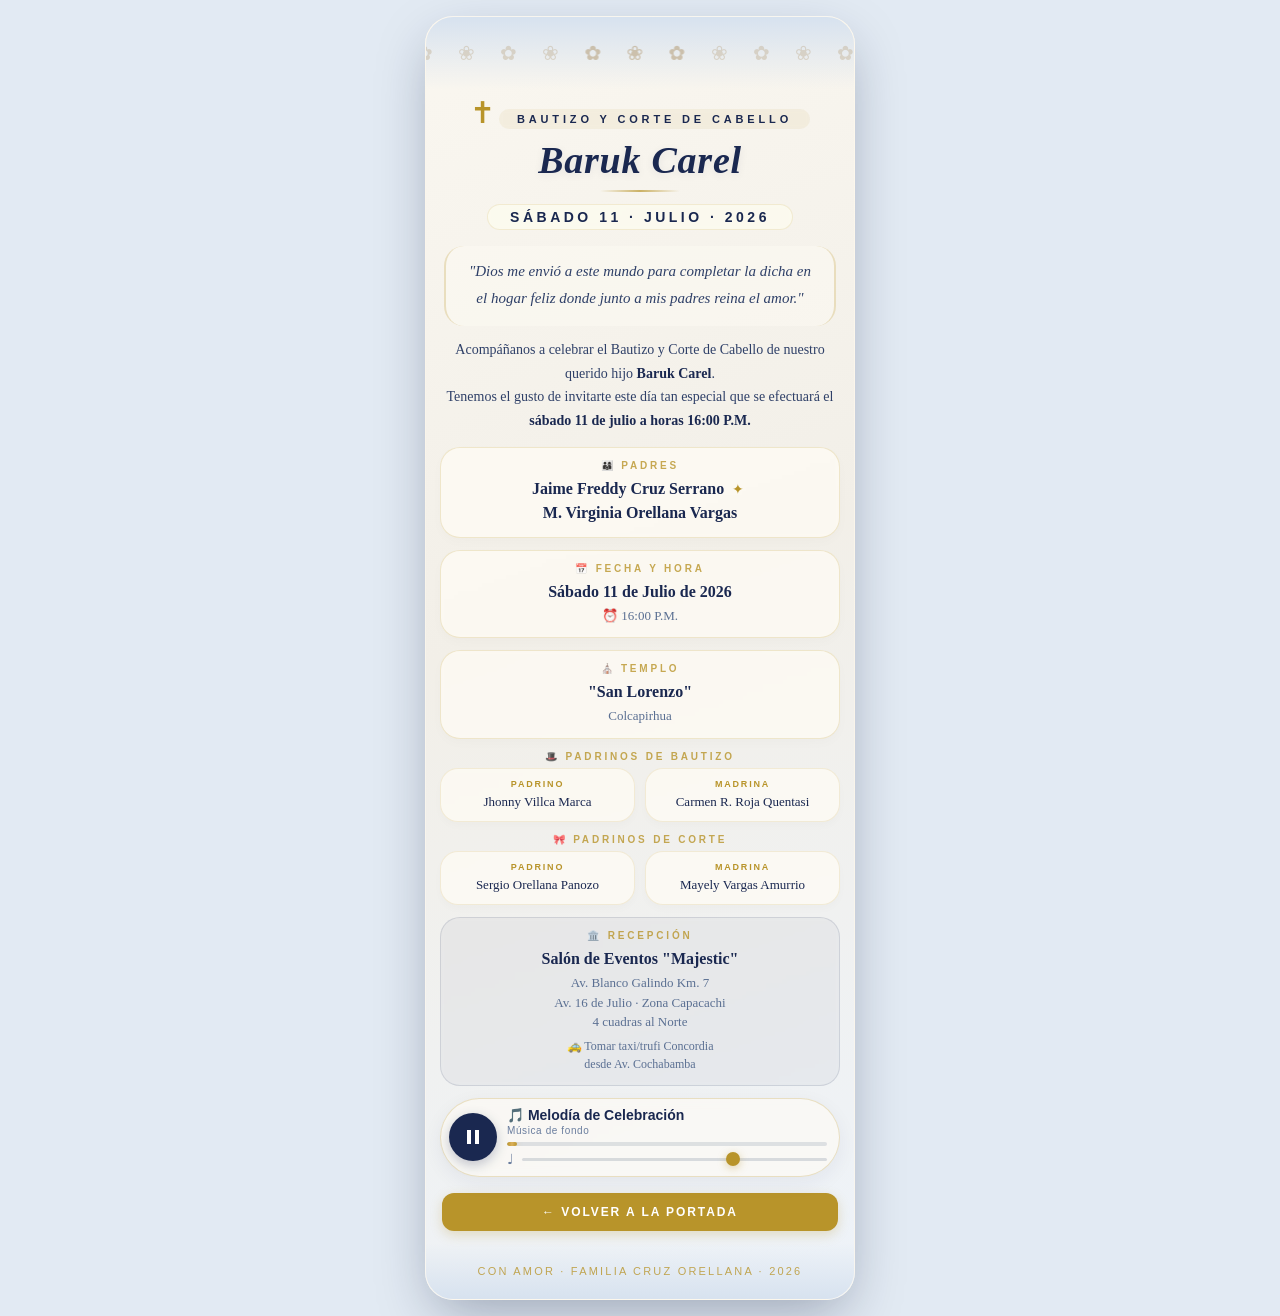
==== invitacion_baruk.html @ d9c0c141 "Initial commit" ====
<!DOCTYPE html>
<html lang="es">
<head>
  <meta charset="UTF-8">
  <meta name="viewport" content="width=device-width, initial-scale=1.0, maximum-scale=1.0">
  <title>Bautizo · Baruk Carel</title>
  <link rel="stylesheet" href="invitacion_baruk.css">
</head>
<body>
<div class="wrap">

  <!-- INVITACIÓN -->
  <div id="inv">
    <div class="floral-header"></div>

    <div class="inv-head">
      <span class="cross">✝</span>
      <div class="ev-title">Bautizo y Corte de Cabello</div>
      <div class="baby-name">Baruk Carel</div>
      <div class="gold-line"></div>
      <div class="date-txt">Sábado 11 · Julio · 2026</div>
    </div>

    <div class="poem">
      "Dios me envió a este mundo para completar la dicha en el hogar feliz donde junto a mis padres reina el amor."
    </div>

    <p class="invite-text">
      Acompáñanos a celebrar el Bautizo y Corte de Cabello de nuestro querido hijo <strong>Baruk Carel</strong>.<br>
      Tenemos el gusto de invitarte este día tan especial que se efectuará el <strong>sábado 11 de julio a horas 16:00 P.M.</strong>
    </p>

    <div class="card">
      <div class="card-label">👨‍👩‍👦 Padres</div>
      <div class="card-val">
        <strong>Jaime Freddy Cruz Serrano</strong>
        <span style="color:#b8942a;font-size:14px;margin:0 4px;">✦</span>
        <strong>M. Virginia Orellana Vargas</strong>
      </div>
    </div>

    <div class="card">
      <div class="card-label">📅 Fecha y Hora</div>
      <div class="card-val">
        <strong>Sábado 11 de Julio de 2026</strong>
        <span class="sub">⏰ 16:00 P.M.</span>
      </div>
    </div>

    <div class="card">
      <div class="card-label">⛪ Templo</div>
      <div class="card-val">
        <strong>"San Lorenzo"</strong>
        <span class="sub">Colcapirhua</span>
      </div>
    </div>

    <div class="card-label" style="margin:4px 14px 6px; font-size:10px; letter-spacing:0.28em; text-transform:uppercase; color:#b8942a; font-weight:700; text-align:center; font-family:'Arial',sans-serif;">🎩 Padrinos de Bautizo</div>
    <div class="pad-grid">
      <div class="pad-card"><span class="pad-type">Padrino</span><div class="pad-name">Jhonny Villca Marca</div></div>
      <div class="pad-card"><span class="pad-type">Madrina</span><div class="pad-name">Carmen R. Roja Quentasi</div></div>
    </div>

    <div class="card-label" style="margin:4px 14px 6px; font-size:10px; letter-spacing:0.28em; text-transform:uppercase; color:#b8942a; font-weight:700; text-align:center; font-family:'Arial',sans-serif;">🎀 Padrinos de Corte</div>
    <div class="pad-grid">
      <div class="pad-card"><span class="pad-type">Padrino</span><div class="pad-name">Sergio Orellana Panozo</div></div>
      <div class="pad-card"><span class="pad-type">Madrina</span><div class="pad-name">Mayely Vargas Amurrio</div></div>
    </div>

    <div class="reception">
      <div class="card-label" style="color:#b8942a;margin-bottom:6px;">🏛️ Recepción</div>
      <div class="card-val">
        <strong>Salón de Eventos "Majestic"</strong>
        <span class="sub">Av. Blanco Galindo Km. 7<br>Av. 16 de Julio · Zona Capacachi<br>4 cuadras al Norte</span>
        <span class="sub" style="margin-top:5px;font-size:12px;">🚕 Tomar taxi/trufi Concordia<br>desde Av. Cochabamba</span>
      </div>
    </div>

    <div class="player">
      <button class="play-btn" id="playBtn" onclick="togglePlay()" aria-label="Reproducir música">
        <svg id="playIco" viewBox="0 0 24 24"><path d="M8 5v14l11-7z"/></svg>
      </button>
      <div class="mus-info">
        <div class="mus-title">🎵 Melodía de Celebración</div>
        <div class="mus-sub">Música de fondo</div>
        <div class="prog-bar"><div class="prog-fill" id="progFill"></div></div>
        <div class="vol-row">
          <span class="vol-ico">♩</span>
          <input type="range" class="vol" min="0" max="1" step="0.05" value="0.7" id="volSlider" oninput="setVol(this.value)">
        </div>
      </div>
    </div>

    <button class="back-btn" onclick="window.location.href='portada_baruk.html'">← Volver a la Portada</button>

    <div class="floral-foot">
      <div class="foot-txt">Con amor · Familia Cruz Orellana · 2026</div>
    </div>
  </div>
</div>

<script>
  let ctx, gainNode, playing = false;
  let loopPlaying = false;
  let melodyTimeout = null;
  let harmonyTimeout = null;
  let progInterval = null;
  let progStart = 0;
  let activeNodes = [];

  // Melodía principal
  const melody = [
    [523.25, 0.3], [587.33, 0.3], [659.25, 0.3], [783.99, 0.3],
    [880.00, 0.5], [783.99, 0.3], [659.25, 0.3], [587.33, 0.3],
    [523.25, 0.8], [0, 0.3],
    [659.25, 0.3], [783.99, 0.3], [880.00, 0.3], [987.77, 0.3],
    [880.00, 0.5], [783.99, 0.3], [659.25, 0.3], [587.33, 0.3],
    [523.25, 0.8], [0, 0.3],
    [587.33, 0.3], [659.25, 0.3], [783.99, 0.3], [880.00, 0.3],
    [987.77, 0.5], [880.00, 0.3], [783.99, 0.3], [659.25, 0.3],
    [587.33, 0.8], [0, 0.3],
    [659.25, 0.3], [783.99, 0.3], [880.00, 0.3], [987.77, 0.3],
    [1174.66, 0.6], [987.77, 0.3], [880.00, 0.3], [783.99, 0.3],
    [659.25, 1.0]
  ];

  // Armonía
  const harmony = [
    [261.63, 3.5], [329.63, 3.5], [392.00, 3.5], [523.25, 3.5],
    [261.63, 3.5], [329.63, 3.5], [392.00, 3.5], [523.25, 3.5],
    [293.66, 3.5], [369.99, 3.5], [440.00, 3.5], [587.33, 3.5]
  ];

  const MELODY_TOTAL = melody.reduce((s, n) => s + n[1], 0);
  const HARMONY_TOTAL = harmony.reduce((s, n) => s + n[1], 0);

  function initAudio() {
    if (ctx) return;
    ctx = new (window.AudioContext || window.webkitAudioContext)();
    gainNode = ctx.createGain();
    gainNode.gain.value = 0.7;
    gainNode.connect(ctx.destination);
  }

  function playMelody() {
    if (!ctx || !loopPlaying) return;
    const t = ctx.currentTime;
    let delayAcc = 0;
    for (let i = 0; i < melody.length; i++) {
      const freq = melody[i][0];
      const dur = melody[i][1];
      const startAt = t + delayAcc;
      if (freq > 0) {
        const osc = ctx.createOscillator();
        const env = ctx.createGain();
        osc.type = 'sine';
        osc.frequency.value = freq;
        env.gain.setValueAtTime(0, startAt);
        env.gain.linearRampToValueAtTime(0.35, startAt + 0.04);
        env.gain.linearRampToValueAtTime(0.25, startAt + dur * 0.4);
        env.gain.linearRampToValueAtTime(0, startAt + dur - 0.03);
        osc.connect(env);
        env.connect(gainNode);
        osc.start(startAt);
        osc.stop(startAt + dur);
        activeNodes.push({osc, env});
      }
      delayAcc += dur;
    }
    melodyTimeout = setTimeout(() => { 
      if (loopPlaying) playMelody(); 
    }, MELODY_TOTAL * 1000);
  }

  function playHarmony() {
    if (!ctx || !loopPlaying) return;
    const t = ctx.currentTime;
    let offset = 0;
    for (let i = 0; i < harmony.length; i++) {
      const osc = ctx.createOscillator();
      const env = ctx.createGain();
      osc.type = 'triangle';
      osc.frequency.value = harmony[i][0];
      const startAt = t + offset;
      env.gain.setValueAtTime(0, startAt);
      env.gain.linearRampToValueAtTime(0.12, startAt + 0.1);
      env.gain.linearRampToValueAtTime(0.08, startAt + harmony[i][1] - 0.1);
      env.gain.linearRampToValueAtTime(0, startAt + harmony[i][1]);
      osc.connect(env);
      env.connect(gainNode);
      osc.start(startAt);
      osc.stop(startAt + harmony[i][1]);
      activeNodes.push({osc, env});
      offset += harmony[i][1];
    }
    harmonyTimeout = setTimeout(() => { 
      if (loopPlaying) playHarmony(); 
    }, HARMONY_TOTAL * 1000);
  }

  function startMusic() {
    initAudio();
    loopPlaying = true;
    activeNodes = [];
    playMelody();
    playHarmony();
    startProgress();
  }

  function stopMusic() {
    loopPlaying = false;
    if (melodyTimeout) {
      clearTimeout(melodyTimeout);
      melodyTimeout = null;
    }
    if (harmonyTimeout) {
      clearTimeout(harmonyTimeout);
      harmonyTimeout = null;
    }
    activeNodes.forEach(node => {
      try {
        node.osc.stop();
        node.osc.disconnect();
        node.env.disconnect();
      } catch(e) {}
    });
    activeNodes = [];
    stopProgress();
  }

  function startProgress() {
    progStart = Date.now();
    clearInterval(progInterval);
    progInterval = setInterval(() => {
      const elapsed = (Date.now() - progStart) % (MELODY_TOTAL * 1000);
      document.getElementById('progFill').style.width = (elapsed / (MELODY_TOTAL * 1000) * 100) + '%';
    }, 150);
  }

  function stopProgress() {
    clearInterval(progInterval);
    document.getElementById('progFill').style.width = '0%';
  }

  function togglePlay() {
    if (playing) {
      playing = false;
      stopMusic();
      document.getElementById('playIco').innerHTML = '<path d="M8 5v14l11-7z"/>';
    } else {
      playing = true;
      startMusic();
      document.getElementById('playIco').innerHTML = '<path d="M6 19h4V5H6v14zm8-14v14h4V5h-4z"/>';
      spawnNotes();
    }
  }

  function setVol(v) {
    if (gainNode) gainNode.gain.value = parseFloat(v) * 1.6;
  }

  function openInv() {
    const cover = document.getElementById('cover');
    const inv = document.getElementById('inv');
    cover.style.opacity = '0';
    cover.style.transition = 'opacity 0.5s, transform 0.6s cubic-bezier(0.34, 1.2, 0.64, 1)';
    cover.style.transform = 'scale(0.92)';
    setTimeout(() => {
      cover.style.display = 'none';
      inv.style.display = 'block';
      spawnNotes();
      setTimeout(() => {
        playing = true;
        startMusic();
        document.getElementById('playIco').innerHTML = '<path d="M6 19h4V5H6v14zm8-14v14h4V5h-4z"/>';
      }, 600);
    }, 500);
  }

  function spawnNotes() {
    const symbols = ['♩', '♪', '♫', '♬', '✦', '✧', '✨', '✿', '❀'];
    for (let i = 0; i < 8; i++) {
      setTimeout(() => {
        const el = document.createElement('span');
        el.className = 'note';
        el.textContent = symbols[Math.floor(Math.random() * symbols.length)];
        el.style.left = (15 + Math.random() * 70) + '%';
        el.style.top = (20 + Math.random() * 60) + '%';
        const colors = ['#b8942a', '#1a2850', '#7a9ac8', '#c8a040', '#d4b68a'];
        el.style.color = colors[Math.floor(Math.random() * colors.length)];
        el.style.animationDuration = (3.0 + Math.random() * 2.0) + 's';
        el.style.fontSize = (20 + Math.random() * 18) + 'px';
        document.body.appendChild(el);
        setTimeout(() => el.remove(), 5000);
      }, i * 160);
    }
  }

  // Iniciar música automáticamente cuando se carga la invitación
  window.addEventListener('load', () => {
    setTimeout(() => {
      playing = true;
      spawnNotes();
      startMusic();
      document.getElementById('playIco').innerHTML = '<path d="M6 19h4V5H6v14zm8-14v14h4V5h-4z"/>';
    }, 800);
  });
</script>
</body>
</html>
---- invitacion_baruk.css ----
* {
  box-sizing: border-box;
  margin: 0;
  padding: 0;
}

body {
  background: #e2eaf3;
  font-family: 'Georgia', 'Times New Roman', serif;
  min-height: 100vh;
  display: flex;
  align-items: center;
  justify-content: center;
  padding: 16px 8px;
  margin: 0;
}

.wrap {
  width: 100%;
  max-width: 430px;
  margin: 0 auto;
  position: relative;
}

#cover {
  cursor: pointer;
  position: relative;
  border-radius: 28px;
  overflow: hidden;
  box-shadow: 0 16px 48px -8px rgba(18, 30, 60, 0.30);
  transition: transform 0.4s cubic-bezier(0.34, 1.56, 0.64, 1), box-shadow 0.4s ease;
  background: #f9f6f0;
  transform: scale(1);
}

#cover:hover {
  transform: scale(1.01);
  box-shadow: 0 20px 56px -6px rgba(26, 40, 80, 0.40);
}

#cover img {
  width: 100%;
  display: block;
  transition: filter 0.3s;
}

.cover-tap {
  text-align: center;
  padding: 14px 10px;
  background: rgba(255, 248, 240, 0.75);
  backdrop-filter: blur(2px);
  font-size: 13px;
  letter-spacing: 0.28em;
  color: #3e4f74;
  text-transform: uppercase;
  font-weight: 400;
  animation: pulseTap 2.2s infinite;
  border-top: 1px solid rgba(184, 148, 42, 0.15);
}

@keyframes pulseTap {
  0%, 100% { opacity: 0.7; letter-spacing: 0.28em; }
  50% { opacity: 1; letter-spacing: 0.38em; }
}

#inv {
  background: linear-gradient(160deg, #faf7f0 0%, #f2efe8 45%, #eef3f9 100%);
  border-radius: 28px;
  overflow: hidden;
  box-shadow: 0 20px 56px -10px rgba(18, 30, 60, 0.35);
  animation: slideUp 0.7s cubic-bezier(0.22, 1, 0.36, 1);
  backdrop-filter: blur(2px);
  border: 1px solid rgba(255, 248, 235, 0.6);
  padding: 0 0 0 0;
}

@keyframes slideUp {
  0% { opacity: 0; transform: translateY(40px) scale(0.96); }
  100% { opacity: 1; transform: translateY(0) scale(1); }
}

.floral-header {
  width: 100%;
  height: 72px;
  background: linear-gradient(180deg, #d7e2ef 0%, transparent 100%);
  position: relative;
  overflow: hidden;
  display: flex;
  align-items: center;
  justify-content: center;
}

.floral-header::before,
.floral-header::after {
  content: '✿ ❀ ✿ ❀ ✿ ❀ ✿';
  position: absolute;
  font-size: 20px;
  color: #b7a07c;
  opacity: 0.35;
  letter-spacing: 10px;
  white-space: nowrap;
}

.floral-header::before {
  left: -10px;
  animation: driftFloral 14s infinite linear;
}
.floral-header::after {
  right: -10px;
  animation: driftFloral 18s infinite linear reverse;
}

@keyframes driftFloral {
  0% { transform: translateX(0); }
  100% { transform: translateX(-40px); }
}

.inv-head {
  text-align: center;
  padding: 6px 20px 10px;
  position: relative;
}

.cross {
  font-size: 30px;
  color: #b8942a;
  display: inline-block;
  margin-bottom: 2px;
  animation: glowCross 3s infinite;
}

@keyframes glowCross {
  0%, 100% { text-shadow: 0 0 4px rgba(184, 148, 42, 0.3); }
  50% { text-shadow: 0 0 16px rgba(184, 148, 42, 0.6); }
}

.ev-title {
  font-size: 11px;
  letter-spacing: 0.35em;
  color: #1a2850;
  text-transform: uppercase;
  font-family: 'Arial', sans-serif;
  font-weight: 600;
  background: rgba(184, 148, 42, 0.08);
  display: inline-block;
  padding: 4px 18px;
  border-radius: 40px;
  backdrop-filter: blur(2px);
}

.baby-name {
  font-size: 38px;
  font-style: italic;
  color: #1a2850;
  line-height: 1.1;
  margin: 8px 0 4px;
  letter-spacing: 0.02em;
  font-weight: 600;
  text-shadow: 0 2px 8px rgba(26, 40, 80, 0.08);
}

.gold-line {
  width: 80px;
  height: 2px;
  background: linear-gradient(90deg, transparent, #b8942a, transparent);
  margin: 8px auto 12px;
  border-radius: 4px;
  opacity: 0.7;
}

.date-txt {
  font-size: 14px;
  letter-spacing: 0.25em;
  color: #1a2850;
  font-weight: 600;
  text-transform: uppercase;
  font-family: 'Arial', sans-serif;
  background: rgba(255, 255, 240, 0.5);
  display: inline-block;
  padding: 4px 22px;
  border-radius: 60px;
  backdrop-filter: blur(2px);
  border: 1px solid rgba(184, 148, 42, 0.15);
}

.poem {
  font-style: italic;
  font-size: 15px;
  color: #2f4068;
  line-height: 1.8;
  text-align: center;
  padding: 12px 20px 14px;
  border-left: 2px solid rgba(184, 148, 42, 0.25);
  border-right: 2px solid rgba(184, 148, 42, 0.25);
  margin: 6px 18px 12px;
  background: rgba(255, 252, 245, 0.4);
  border-radius: 20px;
}

.invite-text {
  font-size: 14px;
  color: #2f4068;
  line-height: 1.7;
  text-align: center;
  padding: 0 18px 14px;
  font-weight: 400;
}

.invite-text strong {
  color: #1a2850;
  font-weight: 600;
}

.card {
  background: rgba(255, 252, 245, 0.7);
  backdrop-filter: blur(2px);
  border: 1px solid rgba(184, 148, 42, 0.2);
  border-radius: 20px;
  margin: 0 14px 12px;
  padding: 12px 16px;
  transition: transform 0.2s, box-shadow 0.3s;
  box-shadow: 0 4px 12px rgba(0,0,0,0.02);
}

.card:hover {
  transform: translateY(-2px);
  box-shadow: 0 8px 20px rgba(26, 40, 80, 0.08);
}

.card-label {
  font-size: 10px;
  letter-spacing: 0.28em;
  text-transform: uppercase;
  color: #b8942a;
  font-weight: 700;
  margin-bottom: 6px;
  text-align: center;
  font-family: 'Arial', sans-serif;
  opacity: 0.8;
}

.card-val {
  font-size: 15px;
  color: #1a2850;
  line-height: 1.5;
  text-align: center;
}

.card-val strong {
  display: inline-block;
  font-size: 16px;
  font-weight: 600;
}

.card-val .sub {
  font-size: 13px;
  color: #5a6f92;
  display: block;
  margin-top: 2px;
  font-weight: 400;
}

.pad-grid {
  display: grid;
  grid-template-columns: 1fr 1fr;
  gap: 10px;
  margin: 0 14px 12px;
}

.pad-card {
  background: rgba(255, 252, 245, 0.7);
  backdrop-filter: blur(2px);
  border: 1px solid rgba(184, 148, 42, 0.15);
  border-radius: 18px;
  padding: 10px 6px;
  text-align: center;
  transition: all 0.2s;
  box-shadow: 0 4px 8px rgba(0,0,0,0.02);
}

.pad-card:hover {
  transform: scale(1.02);
  background: rgba(255, 252, 245, 0.9);
  border-color: #b8942a;
}

.pad-type {
  font-size: 9px;
  letter-spacing: 0.2em;
  text-transform: uppercase;
  color: #b8942a;
  display: block;
  margin-bottom: 4px;
  font-family: 'Arial', sans-serif;
  font-weight: 600;
}

.pad-name {
  font-size: 13px;
  color: #1a2850;
  line-height: 1.4;
  font-weight: 500;
}

.reception {
  background: rgba(26, 40, 80, 0.04);
  border: 1px solid rgba(26, 40, 80, 0.12);
  border-radius: 20px;
  margin: 0 14px 12px;
  padding: 12px 16px;
  text-align: center;
  backdrop-filter: blur(2px);
  transition: 0.2s;
}

.reception:hover {
  background: rgba(26, 40, 80, 0.06);
}

.player {
  background: rgba(255, 252, 245, 0.6);
  backdrop-filter: blur(4px);
  border: 1px solid rgba(184, 148, 42, 0.25);
  border-radius: 60px;
  margin: 6px 14px 16px;
  padding: 8px 12px 8px 8px;
  display: flex;
  align-items: center;
  gap: 10px;
  box-shadow: 0 6px 20px rgba(26, 40, 80, 0.06);
  transition: 0.3s;
}

.player:hover {
  border-color: #b8942a;
  box-shadow: 0 8px 28px rgba(184, 148, 42, 0.12);
}

.play-btn {
  width: 48px;
  height: 48px;
  border-radius: 50%;
  background: #1a2850;
  border: none;
  cursor: pointer;
  display: flex;
  align-items: center;
  justify-content: center;
  flex-shrink: 0;
  transition: background 0.25s, transform 0.2s, box-shadow 0.3s;
  box-shadow: 0 4px 12px rgba(26, 40, 80, 0.25);
}

.play-btn:hover {
  background: #b8942a;
  transform: scale(1.06);
  box-shadow: 0 6px 20px rgba(184, 148, 42, 0.4);
}

.play-btn:active {
  transform: scale(0.95);
}

.play-btn svg {
  width: 24px;
  height: 24px;
  fill: white;
  display: block;
}

.mus-info {
  flex: 1;
  min-width: 0;
}

.mus-title {
  font-size: 14px;
  color: #1a2850;
  font-weight: 600;
  font-family: 'Arial', sans-serif;
  margin-bottom: 2px;
  white-space: nowrap;
  overflow: hidden;
  text-overflow: ellipsis;
}

.mus-sub {
  font-size: 10px;
  color: #6a7d9e;
  letter-spacing: 0.06em;
  font-family: 'Arial', sans-serif;
}

.prog-bar {
  width: 100%;
  height: 4px;
  background: rgba(26, 40, 80, 0.12);
  border-radius: 8px;
  margin-top: 6px;
  overflow: hidden;
}

.prog-fill {
  height: 100%;
  background: linear-gradient(90deg, #b8942a, #dbb05c, #b8942a);
  border-radius: 8px;
  width: 0%;
  transition: width 0.4s linear;
  box-shadow: 0 0 6px rgba(184, 148, 42, 0.3);
}

.vol-row {
  display: flex;
  align-items: center;
  gap: 8px;
  margin-top: 5px;
}

.vol-ico {
  font-size: 14px;
  color: #6a7d9e;
}

input[type="range"].vol {
  flex: 1;
  height: 3px;
  -webkit-appearance: none;
  appearance: none;
  background: rgba(26, 40, 80, 0.15);
  border-radius: 4px;
  outline: none;
}

input[type="range"].vol::-webkit-slider-thumb {
  -webkit-appearance: none;
  appearance: none;
  width: 14px;
  height: 14px;
  background: #b8942a;
  border-radius: 50%;
  cursor: pointer;
  box-shadow: 0 2px 8px rgba(184, 148, 42, 0.4);
  transition: 0.15s;
}

input[type="range"].vol::-webkit-slider-thumb:hover {
  transform: scale(1.15);
  background: #dbb05c;
}

.floral-foot {
  width: 100%;
  height: 56px;
  background: linear-gradient(0deg, #d7e2ef 0%, transparent 100%);
  display: flex;
  align-items: center;
  justify-content: center;
  padding: 0;
  margin: 0;
}

.foot-txt {
  font-size: 11px;
  letter-spacing: 0.2em;
  color: #b8942a;
  text-transform: uppercase;
  font-family: 'Arial', sans-serif;
  font-weight: 500;
  opacity: 0.8;
}

.note {
  position: fixed;
  pointer-events: none;
  font-size: 24px;
  animation: floatNote 3.8s ease-out forwards;
  z-index: 999;
  filter: drop-shadow(0 4px 12px rgba(0,0,0,0.1));
}

@keyframes floatNote {
  0% { opacity: 1; transform: translateY(0) rotate(-8deg) scale(0.8); }
  100% { opacity: 0; transform: translateY(-160px) rotate(16deg) scale(1.3); }
}

.back-btn {
  background: #b8942a;
  border: none;
  color: white;
  padding: 12px 20px;
  border-radius: 12px;
  cursor: pointer;
  font-size: 12px;
  letter-spacing: 0.16em;
  text-transform: uppercase;
  font-family: 'Arial', sans-serif;
  font-weight: 600;
  margin: 0 16px 12px;
  width: calc(100% - 32px);
  transition: background 0.25s, transform 0.15s;
  box-shadow: 0 4px 12px rgba(184, 148, 42, 0.25);
}

.back-btn:hover {
  background: #9a7718;
  transform: translateY(-2px);
  box-shadow: 0 6px 16px rgba(184, 148, 42, 0.35);
}

.back-btn:active {
  transform: translateY(0);
  box-shadow: 0 2px 8px rgba(184, 148, 42, 0.20);
}

@media (max-width: 400px) {
  .baby-name { font-size: 30px; }
  .pad-grid { gap: 6px; }
  .pad-name { font-size: 12px; }
  .card-val { font-size: 14px; }
}
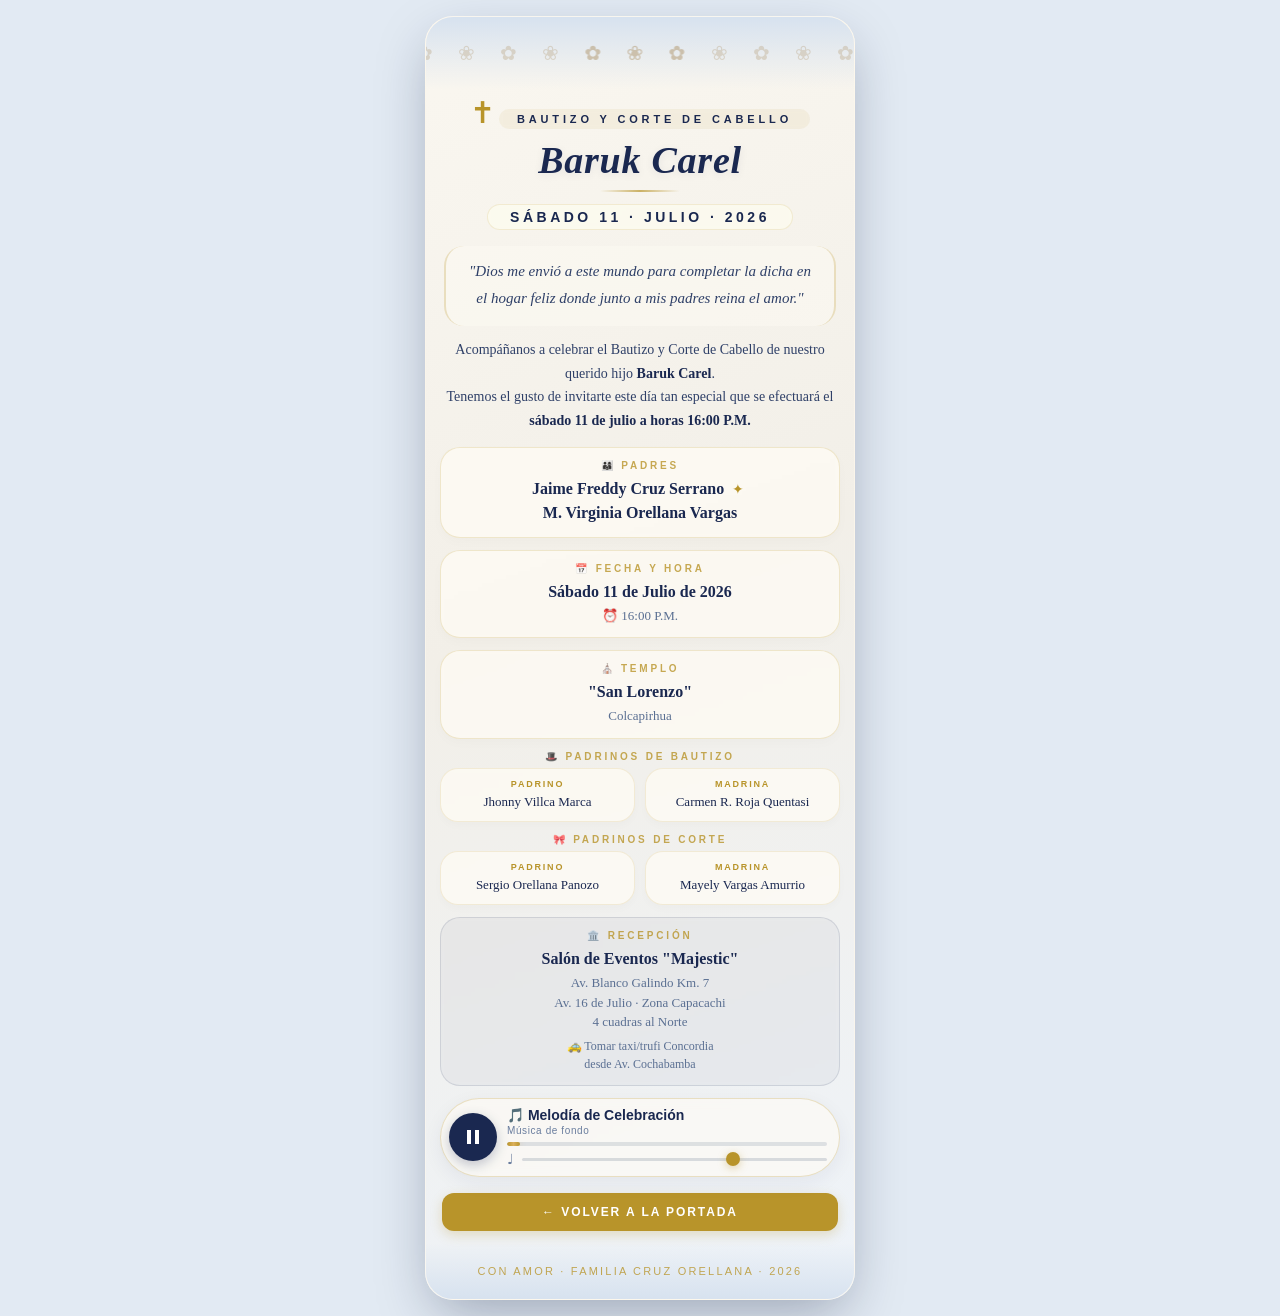
==== commit 1c8a8ab4: "Rename portada_baruk.html to index.html, remove vercel.json" ====
--- a/invitacion_baruk.html
+++ b/invitacion_baruk.html
@@ -91,7 +91,7 @@
       </div>
     </div>
 
-    <button class="back-btn" onclick="window.location.href='portada_baruk.html'">← Volver a la Portada</button>
+    <button class="back-btn" onclick="window.location.href='index.html'">← Volver a la Portada</button>
 
     <div class="floral-foot">
       <div class="foot-txt">Con amor · Familia Cruz Orellana · 2026</div>
